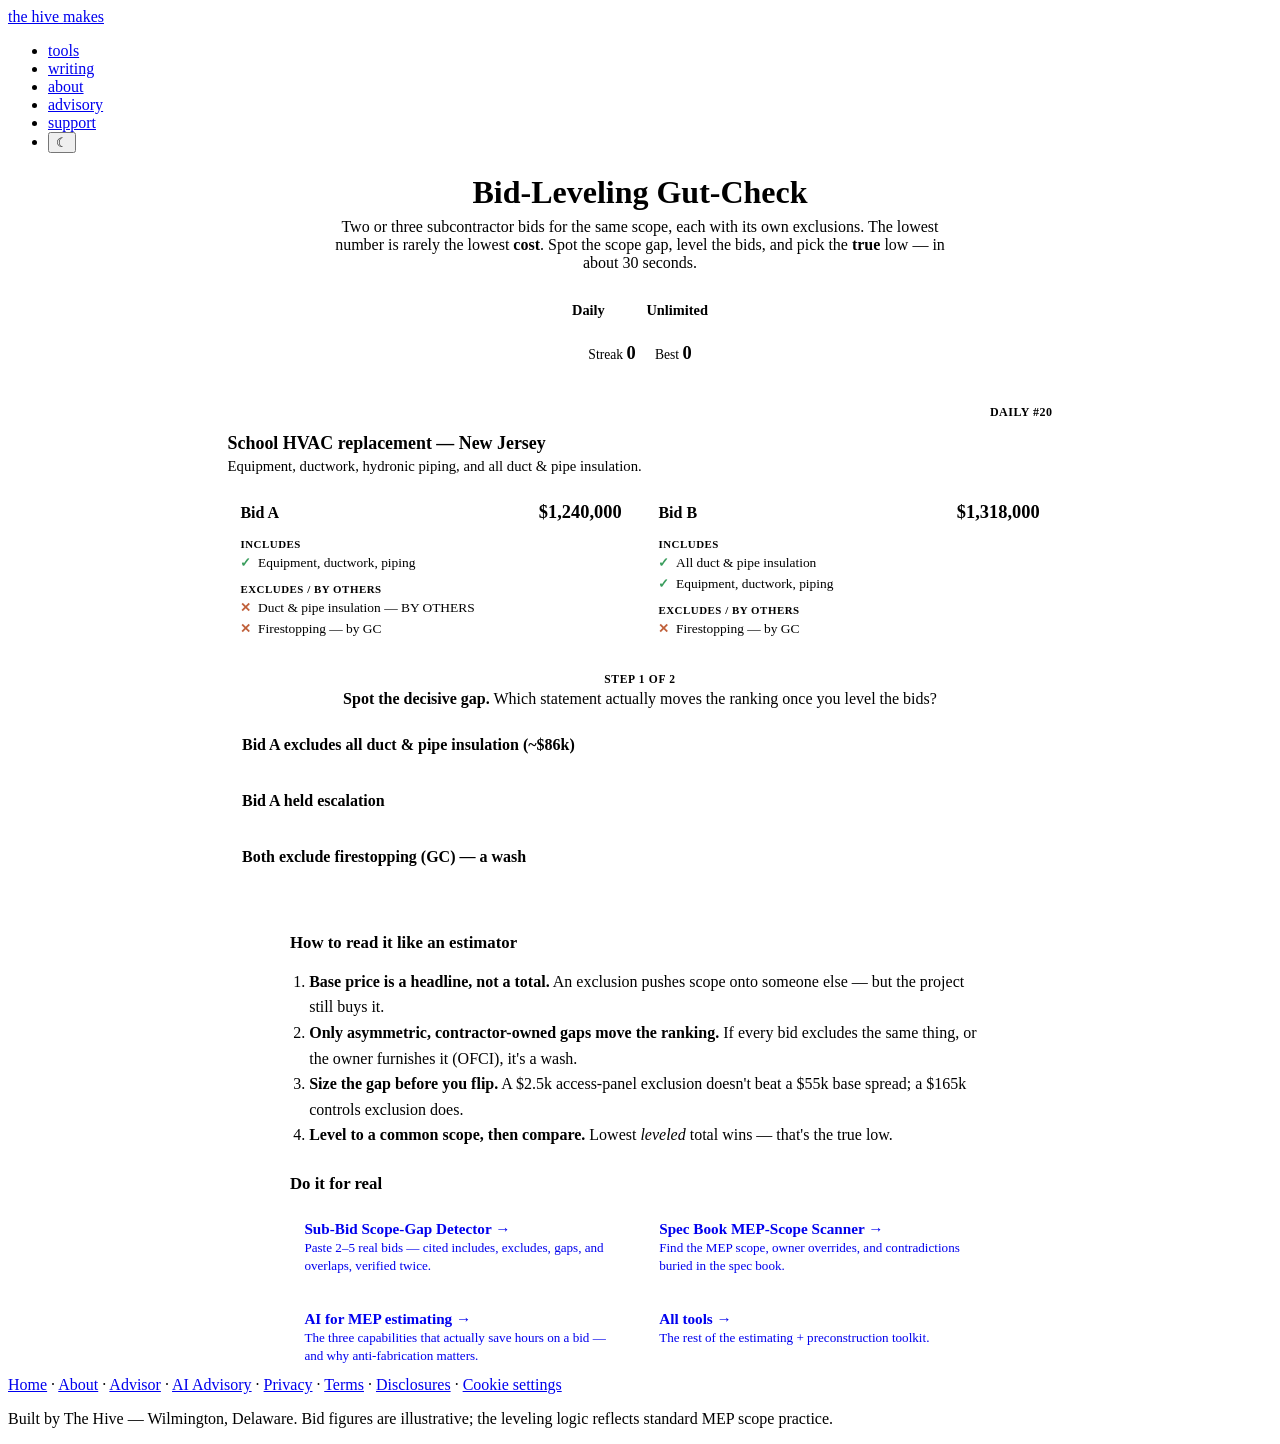
==== bid-leveling/index.html @ 0ea5f2e1 "Takeoff — daily games for construction estimators (hub + Bid-Leveling Gut-Check) Live autonomous hom" ====
<!DOCTYPE html>
<html lang="en">
<head>
  <meta charset="UTF-8">
  <meta name="viewport" content="width=device-width, initial-scale=1.0">
  <title>Bid-Leveling Gut-Check — Spot the Scope Gap, Pick the True Low Bid | The Hive</title>
  <meta name="description" content="A 30-second drill for MEP estimators: two or three subcontractor bids with different exclusions. Find the scope gap and pick the TRUE low bid once you level. Daily + unlimited, streaks, shareable result. Bids illustrative; leveling built to survive a working estimator's read.">
  <link rel="canonical" href="https://takeoff.buildtodogood.com/bid-leveling/">
  <meta property="og:type" content="website">
  <meta property="og:title" content="Bid-Leveling Gut-Check — pick the true low bid">
  <meta property="og:description" content="Apparent low ≠ true low. Spot the scope gap across sub bids and level to the real number. Daily + unlimited.">
  <meta property="og:url" content="https://takeoff.buildtodogood.com/bid-leveling/">
  <meta name="twitter:card" content="summary">

  <link rel="icon" type="image/svg+xml" href="/favicon.svg">
  <link rel="preconnect" href="https://fonts.googleapis.com">
  <link rel="preconnect" href="https://fonts.gstatic.com" crossorigin>
  <link href="https://fonts.googleapis.com/css2?family=Nunito:wght@400;600;700;800&display=swap" rel="stylesheet">
  <link rel="stylesheet" href="/styles.css">

  <style>
    .game-wrap { max-width: 860px; margin: 0 auto; }
    .lede { color: var(--text-light); max-width: 640px; margin: 0 auto 1.4rem; text-align: center; }
    .lede strong { color: var(--text); }

    .mode-toggle { display: flex; gap: .4rem; justify-content: center; margin: 0 auto 1rem; }
    .mode-btn {
      font: inherit; font-weight: 700; font-size: .9rem; cursor: pointer;
      padding: .5rem 1.1rem; border-radius: 999px; border: 1.5px solid var(--border);
      background: var(--card-bg); color: var(--text-light); transition: all .15s;
    }
    .mode-btn.active { border-color: var(--amber); background: var(--selected-bg); color: var(--text); }

    .streak-bar {
      display: flex; gap: 1.2rem; justify-content: center; align-items: center;
      flex-wrap: wrap; margin-bottom: 1.2rem; color: var(--text-light); font-size: .85rem;
    }
    .streak-bar b { color: var(--amber-dark); font-size: 1.15rem; }
    #sessionStat { font-weight: 600; }

    .board { background: var(--card-bg); border: 1.5px solid var(--card-border); border-radius: 16px; padding: 1.1rem 1.1rem 1.3rem; }
    .scn-head { margin-bottom: 1rem; }
    .scn-top { display: flex; justify-content: space-between; align-items: center; gap: .5rem; margin-bottom: .5rem; }
    .trade-chip {
      display: inline-block; font-weight: 800; font-size: .75rem; letter-spacing: .04em;
      text-transform: uppercase; color: #fff; background: var(--amber-dark);
      padding: .28rem .6rem; border-radius: 6px;
    }
    .day-tag { font-size: .75rem; color: var(--text-light); font-weight: 700; text-transform: uppercase; letter-spacing: .04em; }
    .scn-project { font-weight: 800; font-size: 1.12rem; margin: .1rem 0 .25rem; }
    .scn-scope { color: var(--text-light); font-size: .92rem; margin: 0; }

    .bids { display: grid; gap: .7rem; grid-template-columns: 1fr; margin: 1rem 0; }
    @media (min-width: 620px) { .bids.multi { grid-template-columns: 1fr 1fr; } .bids.three { grid-template-columns: 1fr 1fr 1fr; } }
    .bid { border: 1.5px solid var(--border); border-radius: 12px; padding: .7rem .8rem; background: var(--step-bg); }
    .bid-head { display: flex; justify-content: space-between; align-items: baseline; margin-bottom: .5rem; border-bottom: 1px dashed var(--border); padding-bottom: .4rem; }
    .bid-name { font-weight: 800; font-size: 1rem; }
    .bid-base { font-weight: 800; font-size: 1.15rem; color: var(--text); font-variant-numeric: tabular-nums; }
    .bid-lists { display: grid; gap: .5rem; grid-template-columns: 1fr; }
    .bid-lists .col h4 { margin: 0 0 .25rem; font-size: .68rem; letter-spacing: .05em; text-transform: uppercase; color: var(--text-light); }
    .bid-lists ul { margin: 0; padding: 0; list-style: none; }
    .bid-lists li { font-size: .84rem; line-height: 1.35; padding-left: 1.1rem; position: relative; margin-bottom: .18rem; }
    li.inc::before { content: "✓"; position: absolute; left: 0; color: #3a9d5d; font-weight: 800; }
    li.exc::before { content: "✕"; position: absolute; left: 0; color: #c0603a; font-weight: 800; }
    li.exc.none { color: var(--text-light); }
    li.exc.none::before { content: "–"; color: var(--text-light); }

    .prompt { text-align: center; margin: 1.1rem 0 .6rem; }
    .prompt-label { display: inline-block; font-size: .72rem; font-weight: 800; letter-spacing: .06em; text-transform: uppercase; color: var(--amber-dark); margin-bottom: .3rem; }
    .prompt-text { font-size: 1rem; color: var(--text); max-width: 620px; margin: 0 auto; }

    .choices { display: flex; gap: .55rem; margin-top: .8rem; }
    .choices.stack { flex-direction: column; }
    .choices.row { flex-direction: row; justify-content: center; flex-wrap: wrap; }
    .choice {
      font: inherit; font-weight: 600; cursor: pointer; text-align: left;
      padding: .8rem .9rem; border-radius: 11px; border: 1.5px solid var(--border);
      background: var(--card-bg); color: var(--text); transition: all .13s; line-height: 1.35;
    }
    .choice:hover:not(:disabled) { border-color: var(--amber); background: var(--card-hover); }
    .choice.bidpick { flex: 1 1 120px; max-width: 200px; text-align: center; font-weight: 800; font-size: 1.05rem; display: flex; flex-direction: column; gap: .15rem; }
    .choice.bidpick span { font-weight: 600; font-size: .82rem; color: var(--text-light); font-variant-numeric: tabular-nums; }
    .choice.locked { cursor: default; opacity: .96; }
    .choice.correct { border-color: #3a9d5d; background: rgba(58,157,93,.14); color: var(--text); }
    .choice.wrong { border-color: #c0603a; background: rgba(192,96,58,.14); }

    .reveal { margin-top: 1.2rem; border-top: 2px solid var(--border); padding-top: 1rem; }
    .verdict { font-weight: 800; font-size: 1.3rem; text-align: center; margin-bottom: .6rem; }
    .verdict.win { color: #2f8f52; }
    .verdict.miss { color: #c0603a; }
    .impact { text-align: center; color: var(--text); max-width: 640px; margin: 0 auto 1rem; line-height: 1.5; }

    .lev-table { width: 100%; border-collapse: collapse; font-size: .86rem; margin-bottom: 1rem; }
    .lev-table th { text-align: left; font-size: .7rem; text-transform: uppercase; letter-spacing: .04em; color: var(--text-light); padding: .4rem .5rem; border-bottom: 1.5px solid var(--border); }
    .lev-table td { padding: .55rem .5rem; border-bottom: 1px solid var(--border); vertical-align: top; }
    .lev-table td.lev { font-weight: 800; font-variant-numeric: tabular-nums; white-space: nowrap; }
    .lev-table td.adders { font-size: .8rem; color: var(--text-light); }
    .lev-table tr.true-low { background: rgba(58,157,93,.12); }
    .lev-table tr.apparent { background: rgba(192,96,58,.08); }
    .badge { display: inline-block; font-size: .6rem; font-weight: 800; letter-spacing: .04em; text-transform: uppercase; padding: .1rem .35rem; border-radius: 4px; background: #2f8f52; color: #fff; vertical-align: middle; }
    .badge.apparent { background: #c0603a; }
    .muted { color: var(--text-light); }

    .why { background: var(--step-bg); border-radius: 12px; padding: .7rem .9rem; margin-bottom: .8rem; }
    .why h4 { margin: 0 0 .3rem; font-size: .72rem; text-transform: uppercase; letter-spacing: .05em; color: var(--amber-dark); }
    .why p { margin: 0; line-height: 1.5; font-size: .92rem; }
    .illus { font-size: .8rem; color: var(--text-light); text-align: center; margin: 0; }
    .illus a { color: var(--amber-dark); }

    .actions { display: flex; gap: .6rem; justify-content: center; margin-top: 1rem; flex-wrap: wrap; }
    .act-btn { font: inherit; font-weight: 800; cursor: pointer; padding: .7rem 1.3rem; border-radius: 999px; border: none; transition: transform .1s, filter .15s; }
    .act-btn.primary { background: var(--amber); color: #2c2c2c; }
    .act-btn.ghost { background: var(--card-bg); border: 1.5px solid var(--border); color: var(--text); }
    .act-btn:hover { filter: brightness(1.05); }
    .act-btn:active { transform: translateY(1px); }

    .how { max-width: 700px; margin: 2rem auto 0; }
    .how h2 { font-size: 1.05rem; }
    .how ol { color: var(--text-light); line-height: 1.6; padding-left: 1.2rem; }
    .related { max-width: 700px; margin: 1.6rem auto 0; }
    .related h2 { font-size: 1.05rem; }
    .related-grid { display: grid; gap: .6rem; grid-template-columns: 1fr; }
    @media (min-width: 560px) { .related-grid { grid-template-columns: 1fr 1fr; } }
    .related-grid a { display: block; padding: .8rem .9rem; border: 1.5px solid var(--card-border); border-radius: 12px; text-decoration: none; background: var(--card-bg); transition: border-color .15s; }
    .related-grid a:hover { border-color: var(--amber); }
    .related-grid strong { display: block; color: var(--text); font-size: .95rem; }
    .related-grid em { color: var(--text-light); font-style: normal; font-size: .82rem; }

    #toast {
      position: fixed; left: 50%; bottom: 1.4rem; transform: translateX(-50%) translateY(1.5rem);
      background: var(--text); color: var(--cream); padding: .7rem 1.1rem; border-radius: 10px;
      font-weight: 700; font-size: .88rem; opacity: 0; pointer-events: none; transition: all .25s; z-index: 50;
    }
    #toast.show { opacity: 1; transform: translateX(-50%) translateY(0); }
  </style>
</head>
<body>
  <nav>
    <a href="/" class="logo">the hive <span>makes</span></a>
    <ul class="nav-links">
      <li><a href="/tools/">tools</a></li>
      <li><a href="/writing/">writing</a></li>
      <li><a href="/about.html">about</a></li>
      <li><a href="/builder-circle.html">advisory</a></li>
      <li><a href="/support.html">support</a></li>
      <li class="controls">
        <button class="toggle-btn" id="themeToggle" onclick="toggleTheme()" aria-label="Toggle dark mode">&#9790;</button>
      </li>
    </ul>
  </nav>

  <main class="page game-wrap">
    <h1 style="text-align:center;margin-bottom:.4rem;">Bid-Leveling Gut-Check</h1>
    <p class="lede">Two or three subcontractor bids for the same scope, each with its own exclusions. The lowest number is rarely the lowest <strong>cost</strong>. Spot the scope gap, level the bids, and pick the <strong>true</strong> low — in about 30 seconds.</p>

    <div class="mode-toggle">
      <button class="mode-btn active" id="modeDaily" type="button">Daily</button>
      <button class="mode-btn" id="modeUnlimited" type="button">Unlimited</button>
    </div>

    <div class="streak-bar">
      <span>Streak <b id="streakVal">0</b></span>
      <span>Best <b id="bestVal">0</b></span>
      <span id="sessionStat" style="display:none;"></span>
    </div>

    <section class="board">
      <div class="scn-head">
        <div class="scn-top">
          <span class="trade-chip" id="scnTrade">Trade</span>
          <span class="day-tag" id="dayTag">Daily</span>
        </div>
        <p class="scn-project" id="scnProject">Project</p>
        <p class="scn-scope" id="scnScope">Scope of work</p>
      </div>

      <div class="bids multi" id="bids"></div>

      <div class="prompt">
        <span class="prompt-label" id="promptLabel">Step 1 of 2</span>
        <div class="prompt-text" id="promptText"></div>
      </div>
      <div class="choices stack" id="choices"></div>

      <div class="reveal" id="reveal" style="display:none;"></div>

      <div class="actions" id="actions" style="display:none;">
        <button class="act-btn primary" id="shareBtn" type="button">Share result</button>
        <button class="act-btn ghost" id="nextBtn" type="button">Next →</button>
      </div>
    </section>

    <section class="how">
      <h2>How to read it like an estimator</h2>
      <ol>
        <li><strong>Base price is a headline, not a total.</strong> An exclusion pushes scope onto someone else — but the project still buys it.</li>
        <li><strong>Only asymmetric, contractor-owned gaps move the ranking.</strong> If every bid excludes the same thing, or the owner furnishes it (OFCI), it's a wash.</li>
        <li><strong>Size the gap before you flip.</strong> A $2.5k access-panel exclusion doesn't beat a $55k base spread; a $165k controls exclusion does.</li>
        <li><strong>Level to a common scope, then compare.</strong> Lowest <em>leveled</em> total wins — that's the true low.</li>
      </ol>
    </section>

    <section class="related">
      <h2>Do it for real</h2>
      <div class="related-grid">
        <a href="/tools/sub-bid-scope-gap/"><strong>Sub-Bid Scope-Gap Detector →</strong><em>Paste 2–5 real bids — cited includes, excludes, gaps, and overlaps, verified twice.</em></a>
        <a href="/tools/spec-book-mep-scanner/"><strong>Spec Book MEP-Scope Scanner →</strong><em>Find the MEP scope, owner overrides, and contradictions buried in the spec book.</em></a>
        <a href="/writing/ai-mep-estimating-three-capabilities/"><strong>AI for MEP estimating →</strong><em>The three capabilities that actually save hours on a bid — and why anti-fabrication matters.</em></a>
        <a href="/tools/"><strong>All tools →</strong><em>The rest of the estimating + preconstruction toolkit.</em></a>
      </div>
    </section>
  </main>

  <footer>
    <a href="/">Home</a> · <a href="/about.html">About</a> · <a href="/advisor.html">Advisor</a> · <a href="/builder-circle.html">AI Advisory</a> · <a href="/privacy.html">Privacy</a> · <a href="/terms.html">Terms</a> · <a href="/disclosures.html">Disclosures</a> &middot; <a href="#" onclick="showBanner(); return false;">Cookie settings</a>
    <p>Built by The Hive — Wilmington, Delaware. Bid figures are illustrative; the leveling logic reflects standard MEP scope practice.</p>
  </footer>

  <div id="toast" role="status" aria-live="polite"></div>
  <canvas id="shareCanvas" width="1200" height="630" style="display:none;"></canvas>

  <script src="/hive.js"></script>
  <script src="/cookie-consent.js"></script>
  <script src="game.js"></script>
  <script src="engine.js"></script>
</body>
</html>
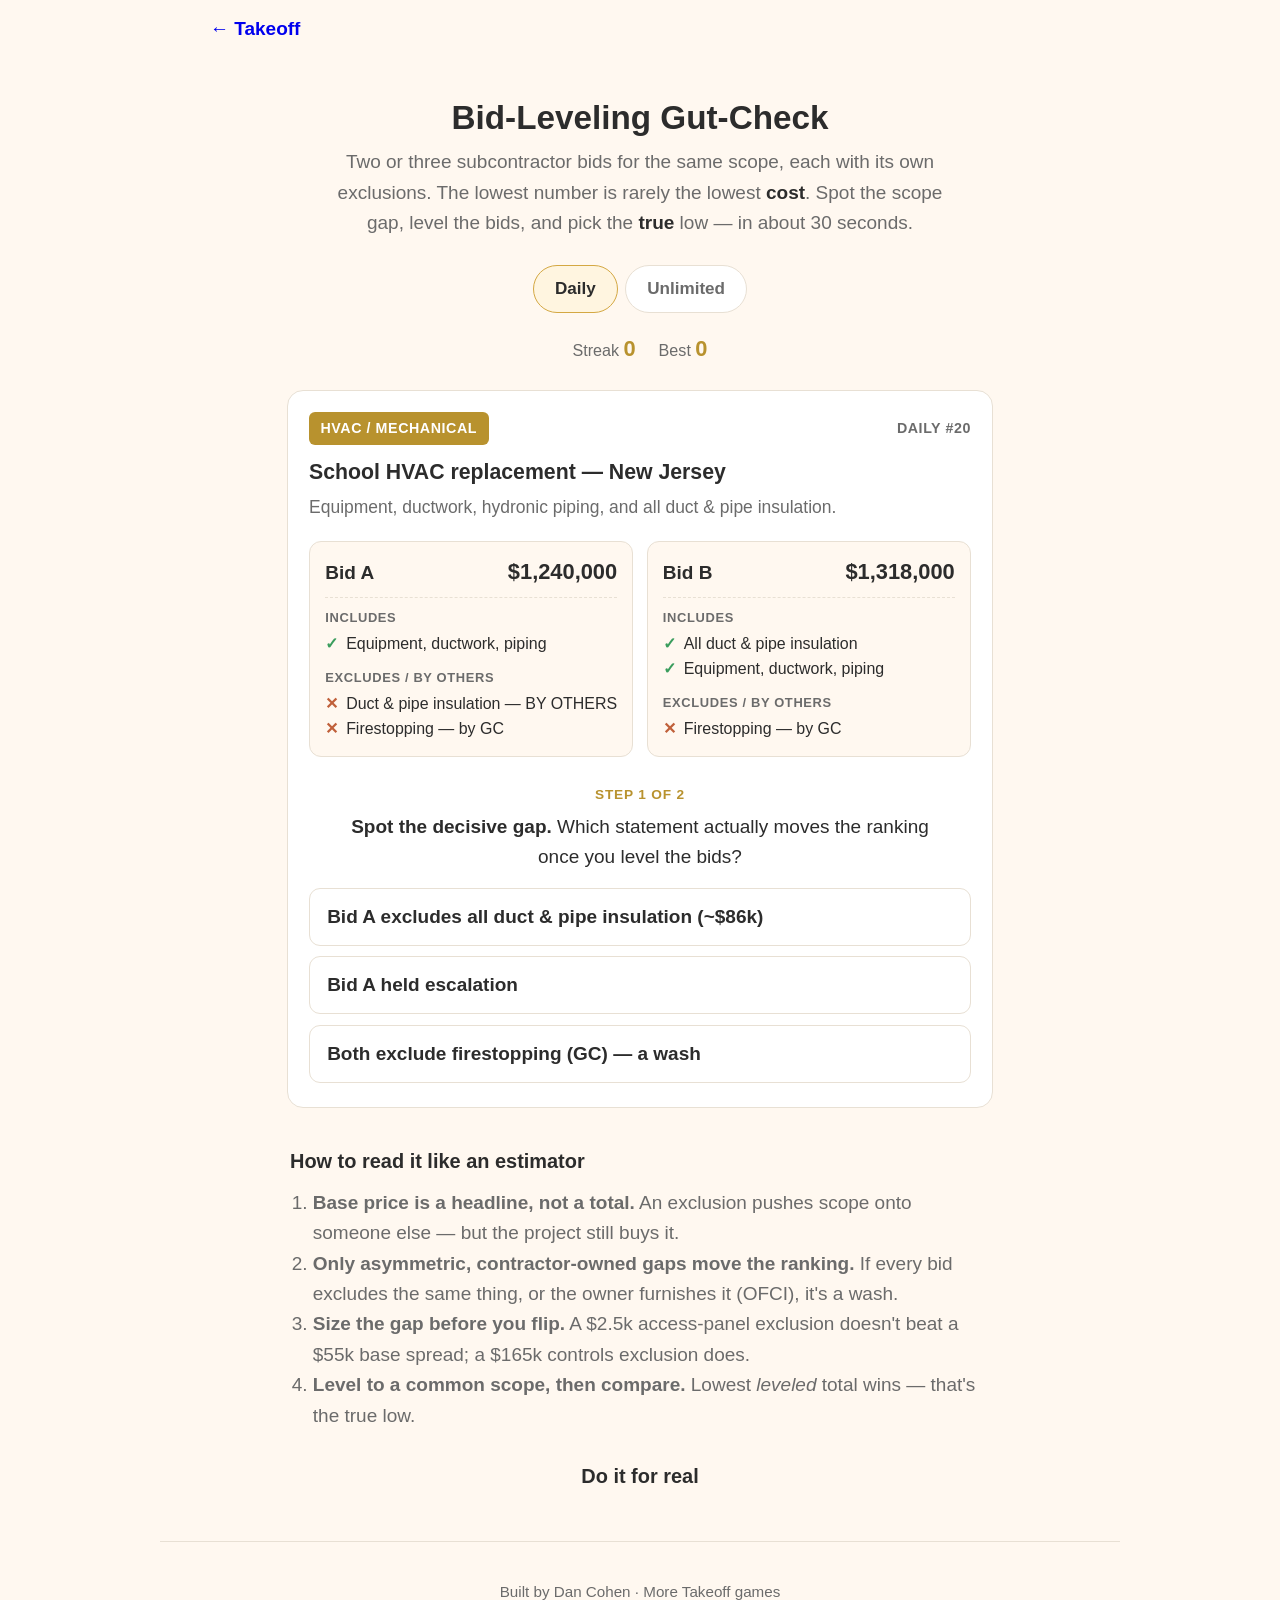
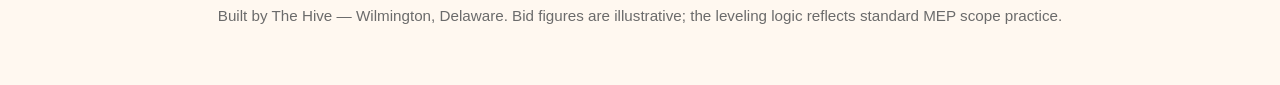
==== commit f9f08226: "Make bid-leveling self-contained: bring base theme, strip dead thehivemakes nav/footer/cross-links" ====
--- a/bid-leveling/index.html
+++ b/bid-leveling/index.html
@@ -135,19 +135,7 @@
   </style>
 </head>
 <body>
-  <nav>
-    <a href="/" class="logo">the hive <span>makes</span></a>
-    <ul class="nav-links">
-      <li><a href="/tools/">tools</a></li>
-      <li><a href="/writing/">writing</a></li>
-      <li><a href="/about.html">about</a></li>
-      <li><a href="/builder-circle.html">advisory</a></li>
-      <li><a href="/support.html">support</a></li>
-      <li class="controls">
-        <button class="toggle-btn" id="themeToggle" onclick="toggleTheme()" aria-label="Toggle dark mode">&#9790;</button>
-      </li>
-    </ul>
-  </nav>
+  <nav style="max-width:900px;margin:0 auto;padding:14px 20px"><a href="/" style="text-decoration:none;font-weight:700">← Takeoff</a></nav>
 
   <main class="page game-wrap">
     <h1 style="text-align:center;margin-bottom:.4rem;">Bid-Leveling Gut-Check</h1>
@@ -203,16 +191,13 @@
     <section class="related">
       <h2>Do it for real</h2>
       <div class="related-grid">
-        <a href="/tools/sub-bid-scope-gap/"><strong>Sub-Bid Scope-Gap Detector →</strong><em>Paste 2–5 real bids — cited includes, excludes, gaps, and overlaps, verified twice.</em></a>
-        <a href="/tools/spec-book-mep-scanner/"><strong>Spec Book MEP-Scope Scanner →</strong><em>Find the MEP scope, owner overrides, and contradictions buried in the spec book.</em></a>
-        <a href="/writing/ai-mep-estimating-three-capabilities/"><strong>AI for MEP estimating →</strong><em>The three capabilities that actually save hours on a bid — and why anti-fabrication matters.</em></a>
-        <a href="/tools/"><strong>All tools →</strong><em>The rest of the estimating + preconstruction toolkit.</em></a>
+        
       </div>
     </section>
   </main>
 
   <footer>
-    <a href="/">Home</a> · <a href="/about.html">About</a> · <a href="/advisor.html">Advisor</a> · <a href="/builder-circle.html">AI Advisory</a> · <a href="/privacy.html">Privacy</a> · <a href="/terms.html">Terms</a> · <a href="/disclosures.html">Disclosures</a> &middot; <a href="#" onclick="showBanner(); return false;">Cookie settings</a>
+    Built by <a href="https://www.linkedin.com/in/build-ai-for-good">Dan Cohen</a> · <a href="/">More Takeoff games</a>
     <p>Built by The Hive — Wilmington, Delaware. Bid figures are illustrative; the leveling logic reflects standard MEP scope practice.</p>
   </footer>
 
--- a/styles.css
+++ b/styles.css
@@ -0,0 +1,468 @@
+/* The Hive Makes — styles.css */
+/* Mobile-first dashboard. Warm, inviting, alive with products. */
+
+:root,
+[data-theme="light"] {
+  --amber: #D4A843;
+  --amber-dark: #B8922E;
+  --cream: #FFF8F0;
+  --text: #2C2C2C;
+  --text-light: #6B6B6B;
+  --blue-gray: #8FA3B0;
+  --white: #FFFFFF;
+  --border: #E8E0D4;
+  --input-bg: #FFFFFF;
+  --selected-bg: #FFF5E0;
+  --placeholder: #B8B0A4;
+  --card-bg: #FFFFFF;
+  --card-border: #E8E0D4;
+  --card-hover: #FFF5E0;
+  --stat-bg: #FFF5E0;
+  --step-bg: #FFF8F0;
+}
+
+[data-theme="dark"] {
+  --amber: #E0B44D;
+  --amber-dark: #C9A03E;
+  --cream: #1A1612;
+  --text: #E8E0D4;
+  --text-light: #A09888;
+  --blue-gray: #7A8E9A;
+  --white: #1A1612;
+  --border: #3A332A;
+  --input-bg: #241F1A;
+  --selected-bg: #2E2618;
+  --placeholder: #6B6058;
+  --card-bg: #241F1A;
+  --card-border: #3A332A;
+  --card-hover: #2E2618;
+  --stat-bg: #241F1A;
+  --step-bg: #241F1A;
+}
+
+* { margin: 0; padding: 0; box-sizing: border-box; }
+html { font-size: 18px; -webkit-text-size-adjust: 100%; }
+
+body {
+  font-family: 'Nunito', -apple-system, BlinkMacSystemFont, 'Segoe UI', sans-serif;
+  background: var(--cream);
+  color: var(--text);
+  line-height: 1.6;
+  min-height: 100vh;
+}
+
+/* ── Navigation ─────────────────────────────────── */
+nav {
+  width: 100%;
+  max-width: 960px;
+  margin: 0 auto;
+  padding: 1.25rem 1.25rem 0;
+  display: flex;
+  justify-content: space-between;
+  align-items: center;
+}
+
+.logo { font-weight: 700; font-size: 1.1rem; color: var(--text); text-decoration: none; }
+.logo span { color: var(--amber); }
+
+.nav-links { display: flex; gap: 1.5rem; list-style: none; align-items: center; }
+.nav-links a { color: var(--text-light); text-decoration: none; font-size: 0.85rem; transition: color 0.2s; }
+.nav-links a:hover { color: var(--amber-dark); }
+
+.controls { display: flex; gap: 0.5rem; align-items: center; }
+.toggle-btn {
+  background: none; border: 1.5px solid var(--border); border-radius: 8px;
+  padding: 0.3rem 0.5rem; font-family: inherit; font-size: 0.8rem; font-weight: 600;
+  color: var(--text-light); cursor: pointer; transition: border-color 0.2s, color 0.2s; line-height: 1;
+}
+.toggle-btn:hover { border-color: var(--amber); color: var(--text); }
+
+/* ── Main ───────────────────────────────────────── */
+main {
+  max-width: 960px;
+  margin: 0 auto;
+  padding: 0 1.25rem 2rem;
+}
+
+/* ── Hero ───────────────────────────────────────── */
+.hero {
+  text-align: center;
+  padding: 3rem 0 2rem;
+}
+
+.hero h1 {
+  font-size: 2.5rem;
+  font-weight: 800;
+  line-height: 1.2;
+  margin-bottom: 0.75rem;
+  letter-spacing: -0.5px;
+}
+
+.hero-sub {
+  font-size: 1.05rem;
+  color: var(--text-light);
+  line-height: 1.6;
+  max-width: 520px;
+  margin: 0 auto 1.5rem;
+}
+
+.hero-form {
+  display: flex;
+  gap: 0.75rem;
+  max-width: 560px;
+  margin: 0 auto;
+}
+
+.hero-form input {
+  flex: 1;
+  padding: 0.875rem 1rem;
+  border: 2px solid var(--border);
+  border-radius: 12px;
+  background: var(--input-bg);
+  font-family: inherit;
+  font-size: 1rem;
+  color: var(--text);
+  transition: border-color 0.2s;
+}
+
+.hero-form input:focus { outline: none; border-color: var(--amber); }
+.hero-form input::placeholder { color: var(--placeholder); font-style: italic; }
+
+.btn-primary {
+  padding: 0.875rem 1.5rem;
+  background: var(--amber);
+  color: #fff;
+  border: none;
+  border-radius: 12px;
+  font-family: inherit;
+  font-size: 1rem;
+  font-weight: 700;
+  cursor: pointer;
+  transition: background 0.2s, transform 0.1s;
+  text-decoration: none;
+  white-space: nowrap;
+}
+
+.btn-primary:hover { background: var(--amber-dark); }
+.btn-primary:active { transform: scale(0.98); }
+
+.hero-hint {
+  font-size: 0.8rem;
+  color: var(--text-light);
+  margin-top: 1rem;
+  font-style: italic;
+}
+
+/* ── Stats Bar ──────────────────────────────────── */
+.stats-bar {
+  display: flex;
+  justify-content: center;
+  gap: 1rem;
+  flex-wrap: wrap;
+  padding: 1rem 0;
+  margin-bottom: 1.5rem;
+}
+
+.stat {
+  background: var(--stat-bg);
+  border: 1px solid var(--border);
+  border-radius: 10px;
+  padding: 0.5rem 1rem;
+  font-size: 0.8rem;
+  color: var(--text-light);
+  white-space: nowrap;
+}
+
+.stat strong { color: var(--amber); font-weight: 800; }
+
+/* ── Ad Slots ───────────────────────────────────── */
+.ad-slot {
+  width: 100%;
+  min-height: 1px;
+  margin: 1rem 0;
+}
+
+/* ── Products ───────────────────────────────────── */
+.products { margin-bottom: 2rem; }
+
+.products h2 {
+  font-size: 1.5rem;
+  font-weight: 800;
+  margin-bottom: 1.5rem;
+  letter-spacing: -0.3px;
+}
+
+.category-label {
+  font-size: 0.75rem;
+  font-weight: 700;
+  text-transform: uppercase;
+  letter-spacing: 1.2px;
+  color: var(--text-light);
+  margin: 1.5rem 0 0.75rem;
+  padding-bottom: 0.4rem;
+  border-bottom: 1px solid var(--border);
+}
+
+.product-grid {
+  display: grid;
+  grid-template-columns: repeat(auto-fill, minmax(240px, 1fr));
+  gap: 0.875rem;
+  margin-bottom: 0.5rem;
+}
+
+.product-card {
+  background: var(--card-bg);
+  border: 1.5px solid var(--card-border);
+  border-radius: 12px;
+  padding: 1.25rem;
+  text-decoration: none;
+  color: var(--text);
+  transition: border-color 0.2s, transform 0.15s, background 0.2s;
+  display: block;
+  position: relative;
+}
+
+.product-card:hover {
+  border-color: var(--card-accent, var(--amber));
+  transform: translateY(-2px);
+  background: var(--card-hover);
+}
+
+.card-badge {
+  position: absolute;
+  top: 0.75rem;
+  right: 0.75rem;
+  background: var(--stat-bg);
+  border: 1px solid var(--border);
+  border-radius: 6px;
+  padding: 0.15rem 0.5rem;
+  font-size: 0.65rem;
+  font-weight: 700;
+  text-transform: uppercase;
+  letter-spacing: 0.5px;
+  color: var(--text-light);
+}
+
+.card-icon {
+  font-size: 1.75rem;
+  margin-bottom: 0.5rem;
+  line-height: 1;
+}
+
+.product-card h4 {
+  font-size: 1rem;
+  font-weight: 700;
+  margin-bottom: 0.25rem;
+  color: var(--text);
+}
+
+.product-card p {
+  font-size: 0.78rem;
+  color: var(--text-light);
+  line-height: 1.5;
+  margin: 0;
+}
+
+/* ── How It Works ───────────────────────────────── */
+.how-it-works {
+  text-align: center;
+  padding: 2.5rem 0;
+  border-top: 1px solid var(--border);
+  margin-top: 1.5rem;
+}
+
+.how-it-works h2 {
+  font-size: 1.5rem;
+  font-weight: 800;
+  margin-bottom: 1.5rem;
+}
+
+.steps {
+  display: flex;
+  gap: 1.5rem;
+  justify-content: center;
+  flex-wrap: wrap;
+}
+
+.step {
+  flex: 1;
+  min-width: 180px;
+  max-width: 260px;
+  background: var(--step-bg);
+  border: 1px solid var(--border);
+  border-radius: 12px;
+  padding: 1.5rem 1rem;
+}
+
+.step-num {
+  display: inline-flex;
+  align-items: center;
+  justify-content: center;
+  width: 2rem;
+  height: 2rem;
+  background: var(--amber);
+  color: #fff;
+  border-radius: 50%;
+  font-weight: 800;
+  font-size: 0.9rem;
+  margin-bottom: 0.75rem;
+}
+
+.step h4 {
+  font-size: 0.95rem;
+  font-weight: 700;
+  margin-bottom: 0.4rem;
+}
+
+.step p {
+  font-size: 0.8rem;
+  color: var(--text-light);
+  margin: 0;
+  line-height: 1.5;
+}
+
+/* ── Bottom CTA ─────────────────────────────────── */
+.bottom-cta {
+  text-align: center;
+  padding: 2rem 0;
+  border-top: 1px solid var(--border);
+}
+
+.bottom-cta h2 {
+  font-size: 1.5rem;
+  font-weight: 800;
+  margin-bottom: 0.5rem;
+}
+
+.bottom-cta p {
+  color: var(--text-light);
+  margin-bottom: 1rem;
+}
+
+/* ── Footer ─────────────────────────────────────── */
+footer {
+  width: 100%;
+  max-width: 960px;
+  margin: 0 auto;
+  padding: 2rem 1.25rem;
+  text-align: center;
+  font-size: 0.8rem;
+  color: var(--text-light);
+  border-top: 1px solid var(--border);
+}
+
+.footer-links {
+  display: flex;
+  justify-content: center;
+  gap: 1.5rem;
+  margin-bottom: 0.75rem;
+}
+
+footer a { color: var(--text-light); text-decoration: none; transition: color 0.2s; }
+footer a:hover { color: var(--amber-dark); }
+
+/* ── About / Support / Privacy pages ────────────── */
+.page {
+  flex: 1;
+  display: flex;
+  flex-direction: column;
+  align-items: center;
+  padding: 2rem 1.25rem;
+  max-width: 600px;
+  margin: 0 auto;
+  width: 100%;
+}
+
+h1 { font-size: 1.75rem; font-weight: 700; line-height: 1.3; margin-bottom: 0.75rem; }
+h2 { font-size: 1.25rem; font-weight: 600; margin-bottom: 0.5rem; }
+.subtitle { color: var(--text-light); font-size: 1rem; margin-bottom: 0.5rem; line-height: 1.5; }
+.subtitle-detail { color: var(--text-light); font-size: 0.9rem; margin-bottom: 2rem; line-height: 1.5; font-style: italic; }
+p { margin-bottom: 1rem; }
+
+.about-content { margin-top: 1rem; }
+.about-content p { margin-bottom: 1.25rem; line-height: 1.7; }
+.about-links { margin-top: 2rem; display: flex; flex-direction: column; gap: 0.75rem; }
+.about-links a { color: var(--amber-dark); text-decoration: none; font-weight: 600; transition: color 0.2s; }
+.about-links a:hover { color: var(--amber); }
+
+.support-content { margin-top: 1rem; width: 100%; }
+.support-content p { margin-bottom: 1.25rem; line-height: 1.7; }
+.support-amounts { display: flex; gap: 0.75rem; margin: 1.5rem 0; flex-wrap: wrap; }
+.amount-btn {
+  flex: 1; min-width: 80px; padding: 0.875rem 1rem;
+  background: var(--input-bg); border: 2px solid var(--border); border-radius: 12px;
+  font-family: inherit; font-size: 1rem; font-weight: 600; color: var(--text);
+  cursor: pointer; text-align: center; text-decoration: none;
+  transition: border-color 0.2s, background 0.2s;
+  display: flex; align-items: center; justify-content: center;
+}
+.amount-btn:hover, .amount-btn.selected { border-color: var(--amber); background: var(--selected-bg); }
+.support-btn {
+  display: block; width: 100%; margin-top: 1.5rem; padding: 1rem;
+  background: var(--amber); color: var(--white); border: none; border-radius: 12px;
+  font-family: inherit; font-size: 1.1rem; font-weight: 700; cursor: pointer;
+  text-decoration: none; text-align: center; transition: background 0.2s, transform 0.1s;
+}
+.support-btn:hover { background: var(--amber-dark); }
+.support-btn:active { transform: scale(0.98); }
+.support-note { text-align: center; color: var(--text-light); font-size: 0.9rem; margin-top: 1.5rem; line-height: 1.6; }
+
+.privacy-content { margin-top: 1rem; }
+.privacy-content p { margin-bottom: 1.25rem; line-height: 1.7; }
+
+.request-form { width: 100%; margin-top: 1rem; }
+.request-form textarea {
+  width: 100%; min-height: 140px; padding: 1rem; border: 2px solid var(--border);
+  border-radius: 12px; background: var(--input-bg); font-family: inherit; font-size: 1rem;
+  color: var(--text); resize: vertical; transition: border-color 0.2s; line-height: 1.5;
+}
+.request-form textarea:focus { outline: none; border-color: var(--amber); }
+.request-form textarea::placeholder { color: var(--placeholder); font-style: italic; }
+.email-section { margin-top: 1.5rem; }
+.email-label { display: block; font-size: 0.95rem; color: var(--text); margin-bottom: 0.5rem; }
+.request-form input[type="email"] {
+  width: 100%; padding: 0.875rem 1rem; border: 2px solid var(--border);
+  border-radius: 12px; background: var(--input-bg); font-family: inherit; font-size: 1rem;
+  color: var(--text); transition: border-color 0.2s;
+}
+.request-form input[type="email"]:focus { outline: none; border-color: var(--amber); }
+.email-note { font-size: 0.8rem; color: var(--text-light); font-style: italic; margin-top: 0.4rem; }
+.submit-btn {
+  display: block; width: 100%; margin-top: 1.75rem; padding: 1rem;
+  background: var(--amber); color: var(--white); border: none; border-radius: 12px;
+  font-family: inherit; font-size: 1.1rem; font-weight: 700; cursor: pointer;
+  transition: background 0.2s, transform 0.1s;
+}
+.submit-btn:hover { background: var(--amber-dark); }
+.submit-btn:active { transform: scale(0.98); }
+.confirmation { display: none; text-align: center; padding: 2rem 0; }
+.confirmation h2 { font-size: 1.5rem; margin-bottom: 0.75rem; }
+.confirmation p { color: var(--text-light); font-size: 1rem; }
+
+.sr-only { position: absolute; width: 1px; height: 1px; padding: 0; margin: -1px; overflow: hidden; clip: rect(0,0,0,0); border: 0; }
+
+/* Smooth transitions */
+body, nav, footer, .product-card, .stat, .step { transition: background-color 0.3s, color 0.3s, border-color 0.3s; }
+
+/* ── Responsive ─────────────────────────────────── */
+@media (max-width: 600px) {
+  .hero h1 { font-size: 1.75rem; }
+  .hero-form { flex-direction: column; }
+  .hero-form input, .btn-primary { width: 100%; }
+  .product-grid { grid-template-columns: 1fr 1fr; }
+  .steps { flex-direction: column; align-items: center; }
+  .stats-bar { gap: 0.5rem; }
+  .stat { font-size: 0.7rem; padding: 0.4rem 0.75rem; }
+}
+
+@media (max-width: 400px) {
+  .product-grid { grid-template-columns: 1fr; }
+}
+
+@media (min-width: 768px) {
+  html { font-size: 19px; }
+  nav { padding: 1.5rem 2rem 0; }
+  main { padding: 0 2rem 2rem; }
+  .hero { padding: 4rem 0 2.5rem; }
+  .hero h1 { font-size: 3rem; }
+}
